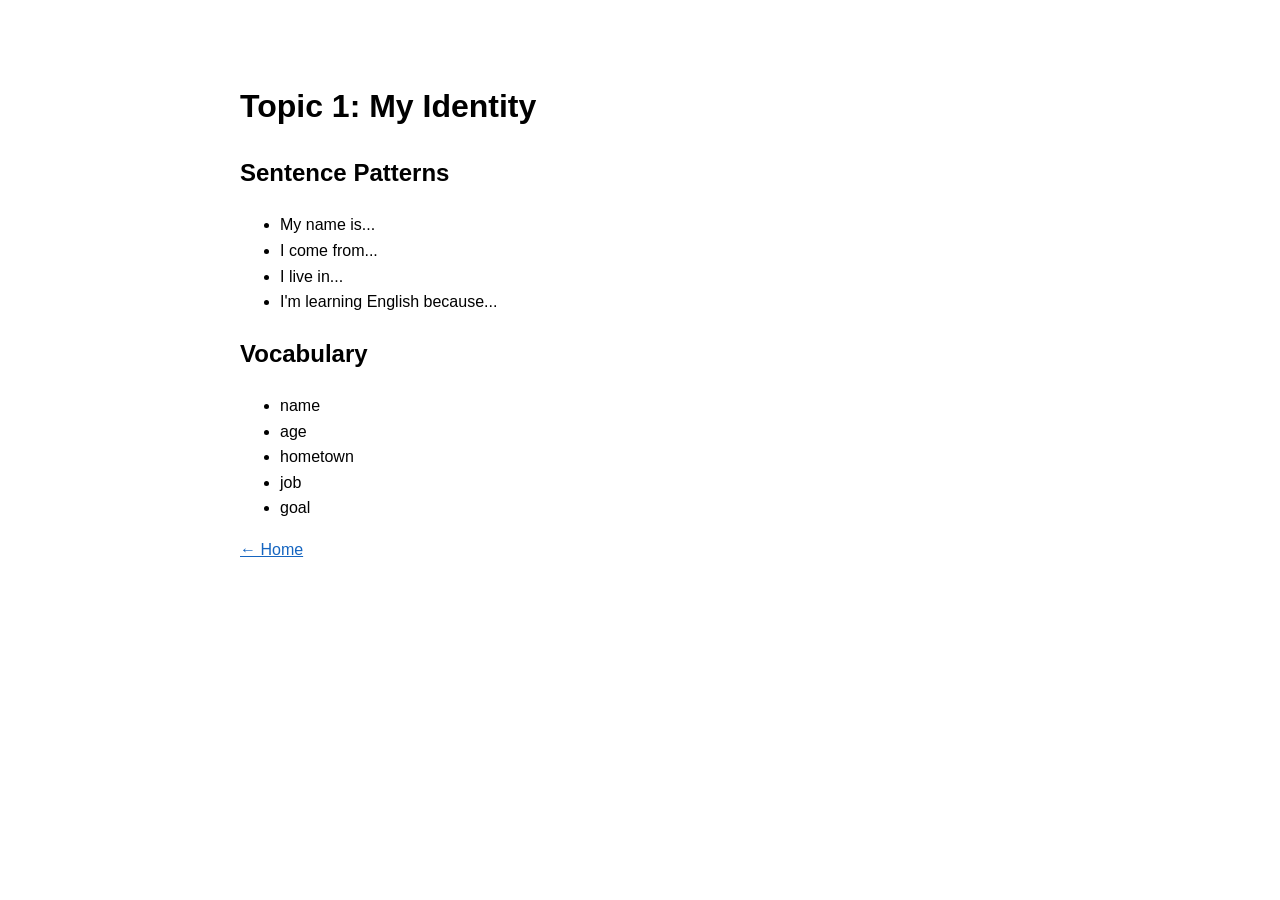
==== topics/topic1.html @ 67975373 "Add files via upload" ====
<!doctype html><html><head><meta charset="utf-8"><link rel="stylesheet" href="../style.css"><title>Topic 1</title></head><body>
<h1>Topic 1: My Identity</h1>
<h2>Sentence Patterns</h2><ul><li>My name is...</li><li>I come from...</li><li>I live in...</li><li>I'm learning English because...</li></ul>
<h2>Vocabulary</h2><ul><li>name</li><li>age</li><li>hometown</li><li>job</li><li>goal</li></ul>
<p><a href="../index.html">← Home</a></p></body></html>
---- style.css ----
body{font-family:Arial,sans-serif;max-width:800px;margin:40px auto;line-height:1.6;padding:20px}a{color:#1565c0}
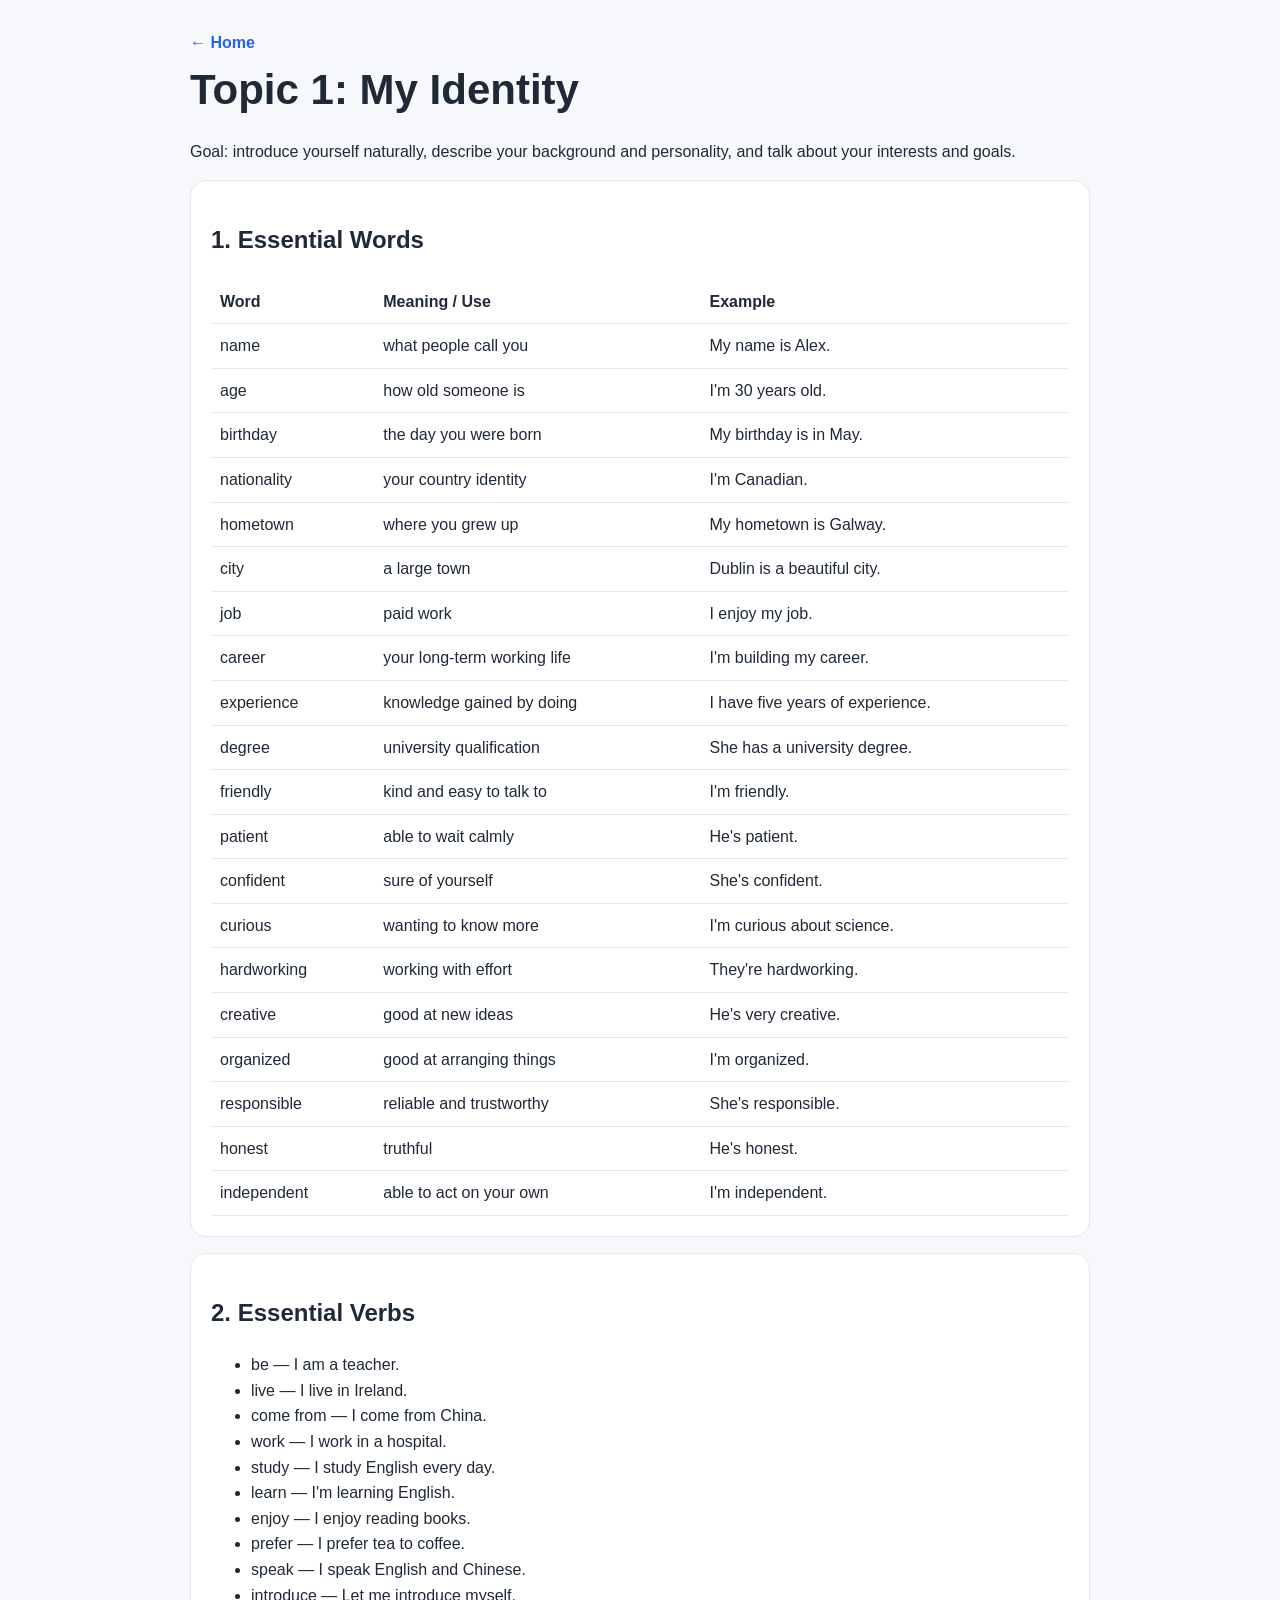
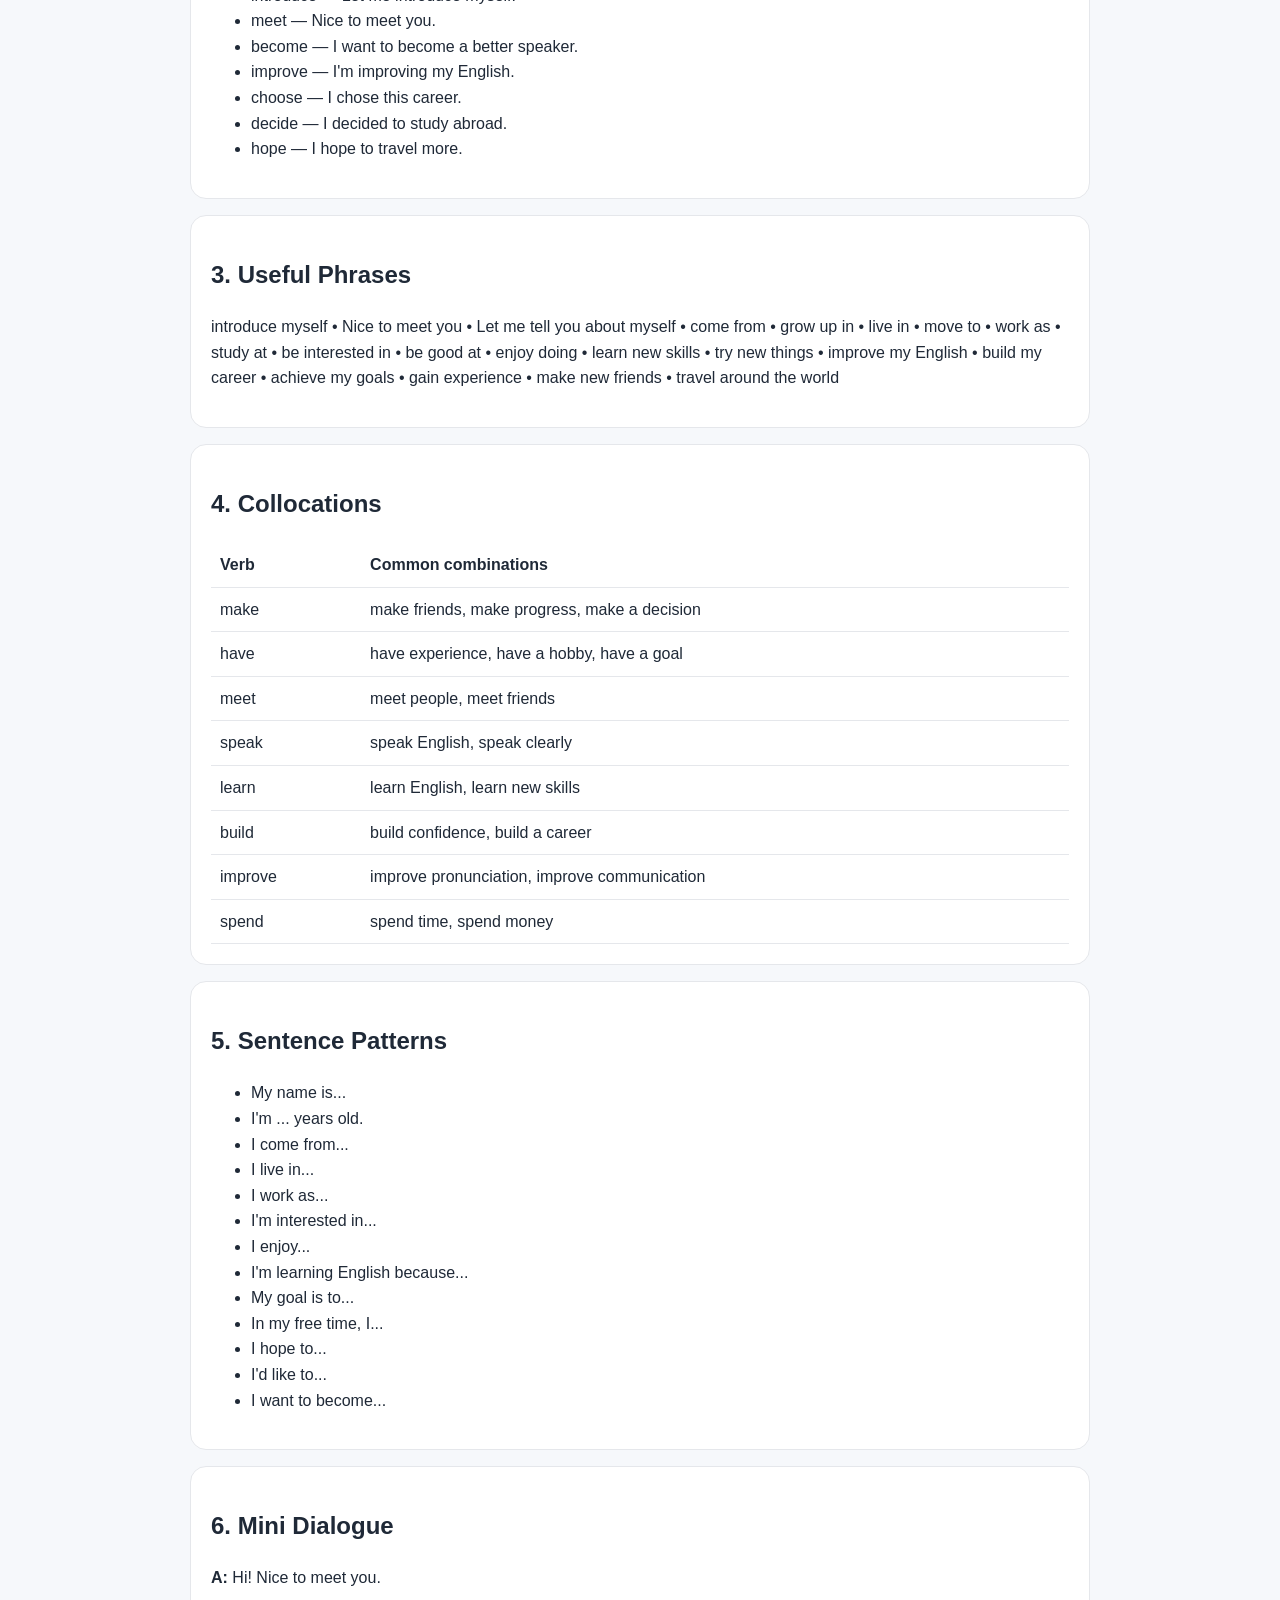
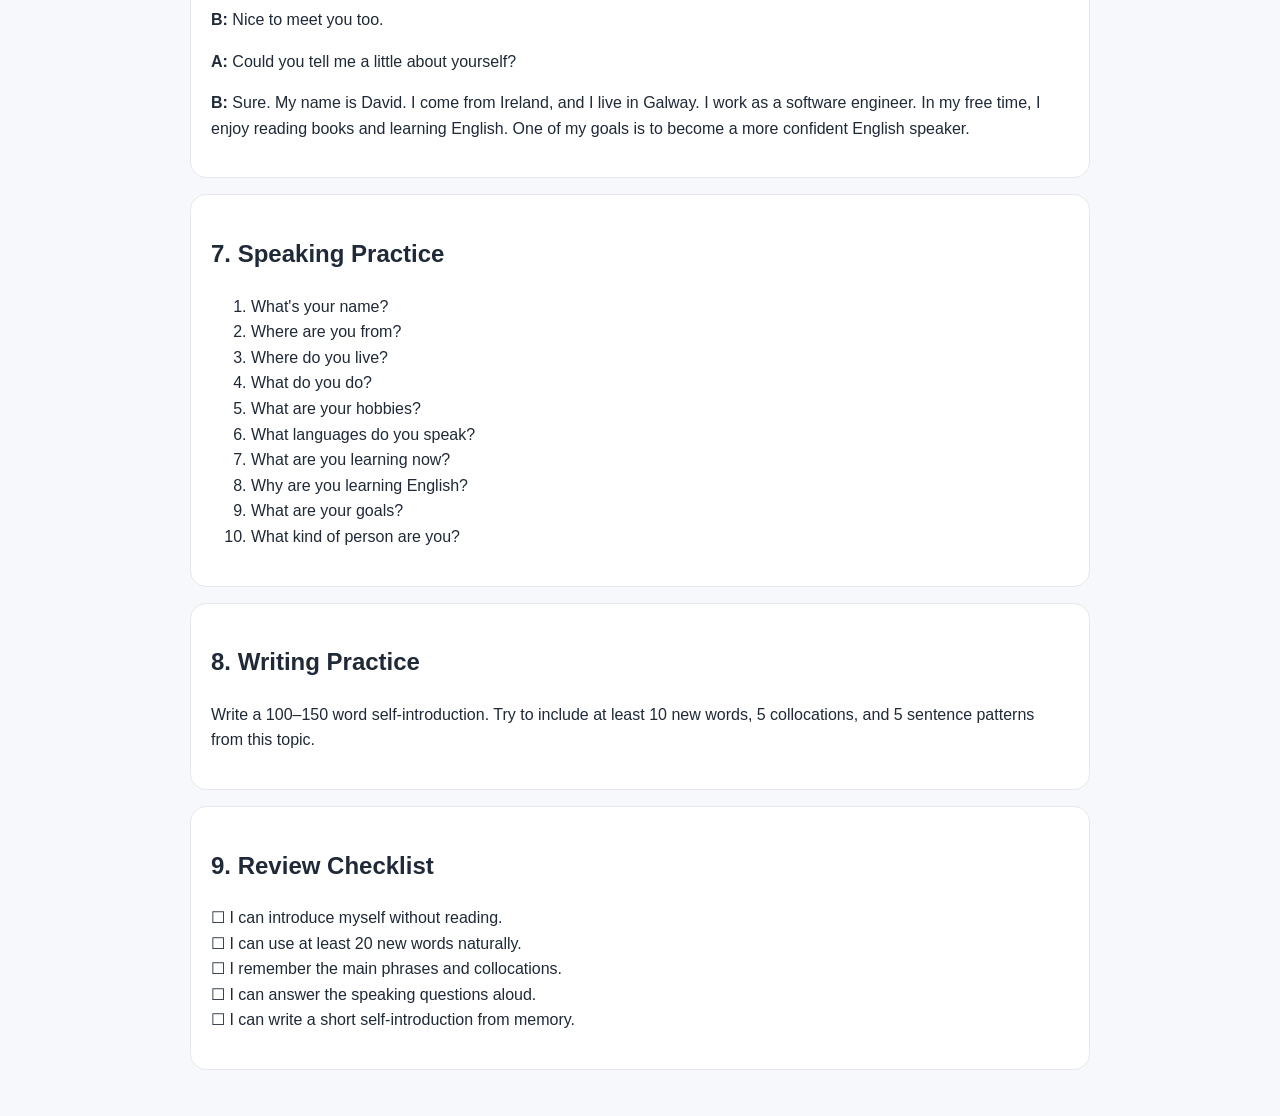
==== commit 22c99479: "Update Topic 1 website" ====
--- a/topics/topic1.html
+++ b/topics/topic1.html
@@ -1,5 +1,21 @@
-<!doctype html><html><head><meta charset="utf-8"><link rel="stylesheet" href="../style.css"><title>Topic 1</title></head><body>
-<h1>Topic 1: My Identity</h1>
-<h2>Sentence Patterns</h2><ul><li>My name is...</li><li>I come from...</li><li>I live in...</li><li>I'm learning English because...</li></ul>
-<h2>Vocabulary</h2><ul><li>name</li><li>age</li><li>hometown</li><li>job</li><li>goal</li></ul>
-<p><a href="../index.html">← Home</a></p></body></html>+<!doctype html><html><head><meta charset="utf-8"><meta name="viewport" content="width=device-width,initial-scale=1"><title>Topic 1 - My Identity</title><link rel="stylesheet" href="../style.css"></head><body><main><a class="back" href="../index.html">← Home</a><h1>Topic 1: My Identity</h1><p>Goal: introduce yourself naturally, describe your background and personality, and talk about your interests and goals.</p>
+
+<div class="section"><h2>1. Essential Words</h2><table><tr><th>Word</th><th>Meaning / Use</th><th>Example</th></tr>
+<tr><td>name</td><td>what people call you</td><td>My name is Alex.</td></tr><tr><td>age</td><td>how old someone is</td><td>I'm 30 years old.</td></tr><tr><td>birthday</td><td>the day you were born</td><td>My birthday is in May.</td></tr><tr><td>nationality</td><td>your country identity</td><td>I'm Canadian.</td></tr><tr><td>hometown</td><td>where you grew up</td><td>My hometown is Galway.</td></tr><tr><td>city</td><td>a large town</td><td>Dublin is a beautiful city.</td></tr><tr><td>job</td><td>paid work</td><td>I enjoy my job.</td></tr><tr><td>career</td><td>your long-term working life</td><td>I'm building my career.</td></tr><tr><td>experience</td><td>knowledge gained by doing</td><td>I have five years of experience.</td></tr><tr><td>degree</td><td>university qualification</td><td>She has a university degree.</td></tr><tr><td>friendly</td><td>kind and easy to talk to</td><td>I'm friendly.</td></tr><tr><td>patient</td><td>able to wait calmly</td><td>He's patient.</td></tr><tr><td>confident</td><td>sure of yourself</td><td>She's confident.</td></tr><tr><td>curious</td><td>wanting to know more</td><td>I'm curious about science.</td></tr><tr><td>hardworking</td><td>working with effort</td><td>They're hardworking.</td></tr><tr><td>creative</td><td>good at new ideas</td><td>He's very creative.</td></tr><tr><td>organized</td><td>good at arranging things</td><td>I'm organized.</td></tr><tr><td>responsible</td><td>reliable and trustworthy</td><td>She's responsible.</td></tr><tr><td>honest</td><td>truthful</td><td>He's honest.</td></tr><tr><td>independent</td><td>able to act on your own</td><td>I'm independent.</td></tr></table></div>
+
+<div class="section"><h2>2. Essential Verbs</h2><ul><li>be — I am a teacher.</li><li>live — I live in Ireland.</li><li>come from — I come from China.</li><li>work — I work in a hospital.</li><li>study — I study English every day.</li><li>learn — I'm learning English.</li><li>enjoy — I enjoy reading books.</li><li>prefer — I prefer tea to coffee.</li><li>speak — I speak English and Chinese.</li><li>introduce — Let me introduce myself.</li><li>meet — Nice to meet you.</li><li>become — I want to become a better speaker.</li><li>improve — I'm improving my English.</li><li>choose — I chose this career.</li><li>decide — I decided to study abroad.</li><li>hope — I hope to travel more.</li></ul></div>
+
+<div class="section"><h2>3. Useful Phrases</h2><p>introduce myself • Nice to meet you • Let me tell you about myself • come from • grow up in • live in • move to • work as • study at • be interested in • be good at • enjoy doing • learn new skills • try new things • improve my English • build my career • achieve my goals • gain experience • make new friends • travel around the world</p></div>
+
+<div class="section"><h2>4. Collocations</h2><table><tr><th>Verb</th><th>Common combinations</th></tr><tr><td>make</td><td>make friends, make progress, make a decision</td></tr><tr><td>have</td><td>have experience, have a hobby, have a goal</td></tr><tr><td>meet</td><td>meet people, meet friends</td></tr><tr><td>speak</td><td>speak English, speak clearly</td></tr><tr><td>learn</td><td>learn English, learn new skills</td></tr><tr><td>build</td><td>build confidence, build a career</td></tr><tr><td>improve</td><td>improve pronunciation, improve communication</td></tr><tr><td>spend</td><td>spend time, spend money</td></tr></table></div>
+
+<div class="section"><h2>5. Sentence Patterns</h2><ul><li>My name is...</li><li>I'm ... years old.</li><li>I come from...</li><li>I live in...</li><li>I work as...</li><li>I'm interested in...</li><li>I enjoy...</li><li>I'm learning English because...</li><li>My goal is to...</li><li>In my free time, I...</li><li>I hope to...</li><li>I'd like to...</li><li>I want to become...</li></ul></div>
+
+<div class="section"><h2>6. Mini Dialogue</h2><p><b>A:</b> Hi! Nice to meet you.</p><p><b>B:</b> Nice to meet you too.</p><p><b>A:</b> Could you tell me a little about yourself?</p><p><b>B:</b> Sure. My name is David. I come from Ireland, and I live in Galway. I work as a software engineer. In my free time, I enjoy reading books and learning English. One of my goals is to become a more confident English speaker.</p></div>
+
+<div class="section"><h2>7. Speaking Practice</h2><ol><li>What's your name?</li><li>Where are you from?</li><li>Where do you live?</li><li>What do you do?</li><li>What are your hobbies?</li><li>What languages do you speak?</li><li>What are you learning now?</li><li>Why are you learning English?</li><li>What are your goals?</li><li>What kind of person are you?</li></ol></div>
+
+<div class="section"><h2>8. Writing Practice</h2><p>Write a 100–150 word self-introduction. Try to include at least 10 new words, 5 collocations, and 5 sentence patterns from this topic.</p></div>
+
+<div class="section"><h2>9. Review Checklist</h2><p>☐ I can introduce myself without reading.<br>☐ I can use at least 20 new words naturally.<br>☐ I remember the main phrases and collocations.<br>☐ I can answer the speaking questions aloud.<br>☐ I can write a short self-introduction from memory.</p></div>
+</main></body></html>
--- a/style.css
+++ b/style.css
@@ -1 +1 @@
-body{font-family:Arial,sans-serif;max-width:800px;margin:40px auto;line-height:1.6;padding:20px}a{color:#1565c0}+body{font-family:Arial,sans-serif;margin:0;background:#f6f8fb;color:#1f2937;line-height:1.6}header,main{max-width:900px;margin:auto;padding:30px 20px}header{padding-top:55px}h1{font-size:42px;margin:0 0 8px}.card,.small{background:white;border:1px solid #e5e7eb;border-radius:16px;padding:22px;margin:18px 0}.btn{display:inline-block;background:#2563eb;color:white;text-decoration:none;padding:10px 16px;border-radius:9px;font-weight:bold}.grid{display:grid;grid-template-columns:repeat(3,1fr);gap:14px}.small span{color:#6b7280;font-size:14px}table{width:100%;border-collapse:collapse}th,td{border-bottom:1px solid #e5e7eb;padding:9px;text-align:left;vertical-align:top}.section{background:white;border:1px solid #e5e7eb;border-radius:16px;padding:20px;margin:16px 0}.back{color:#2563eb;text-decoration:none;font-weight:bold}@media(max-width:700px){.grid{grid-template-columns:1fr}h1{font-size:34px}}
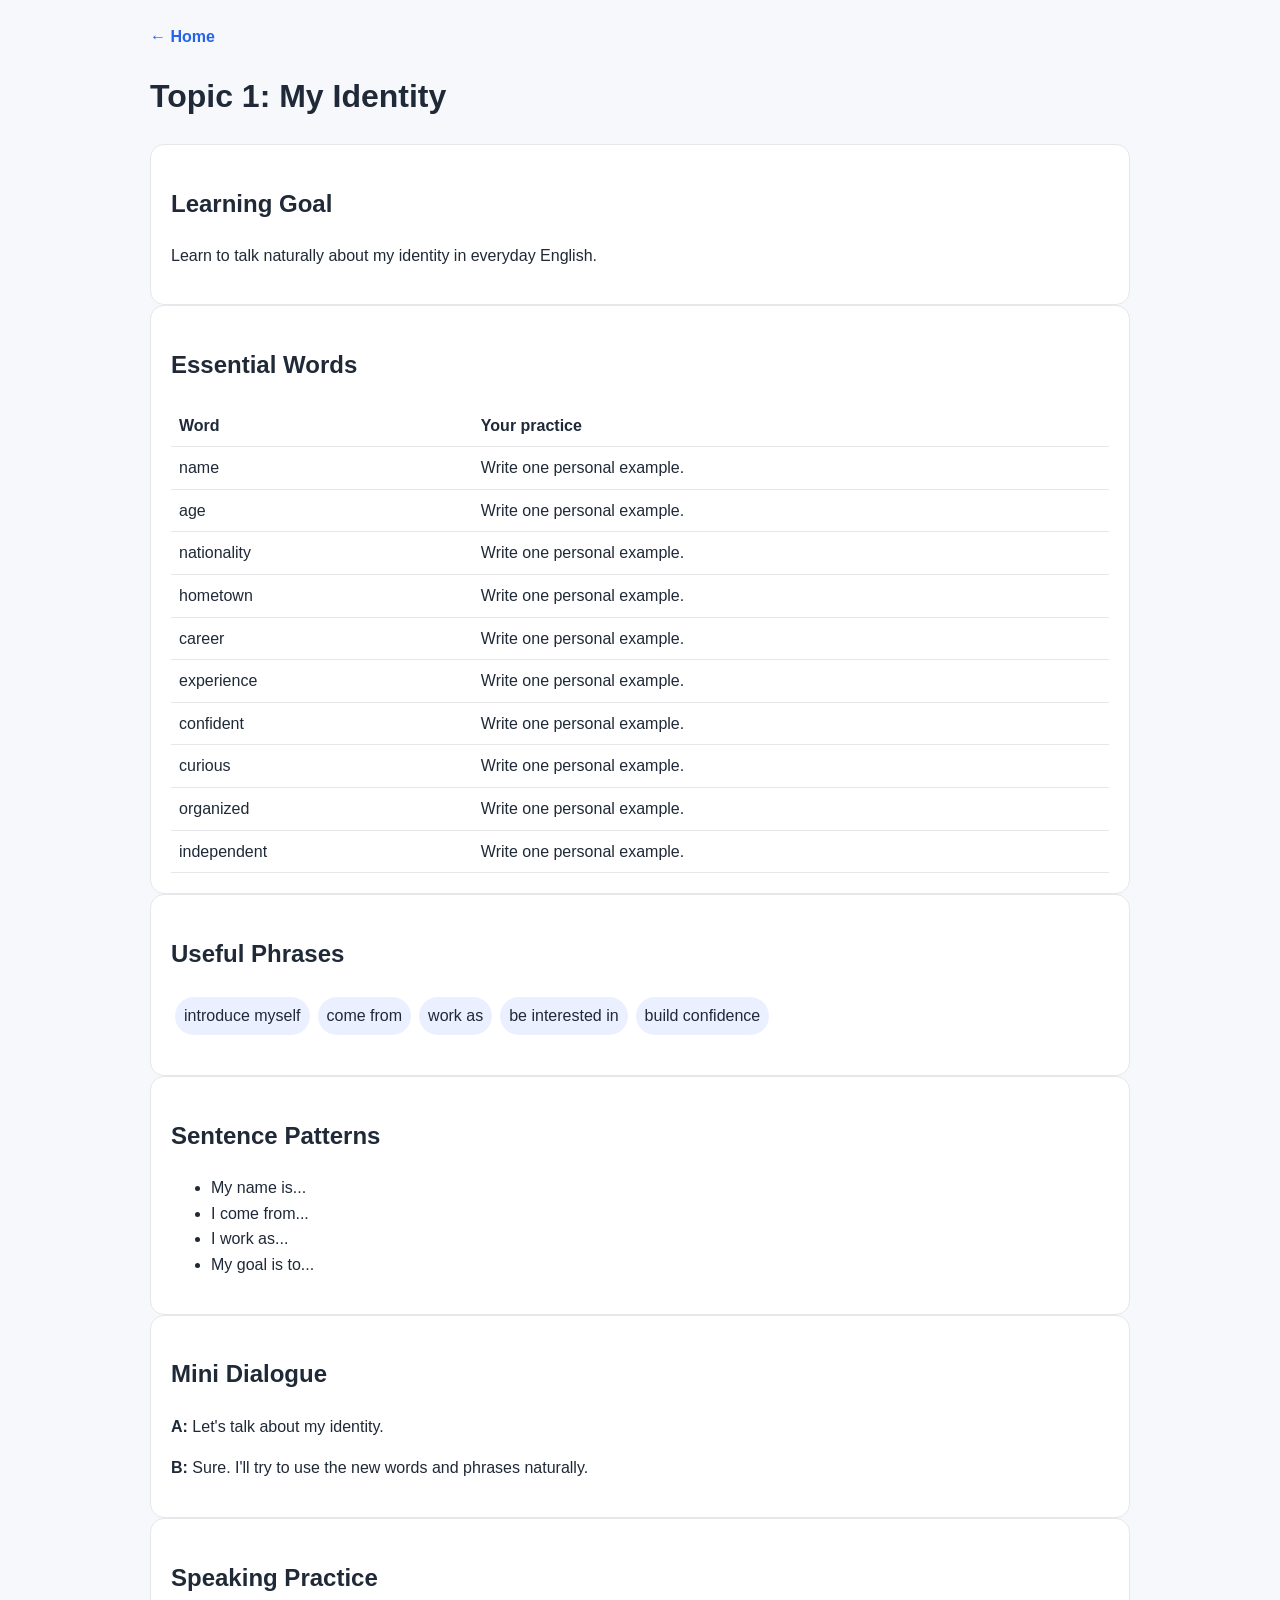
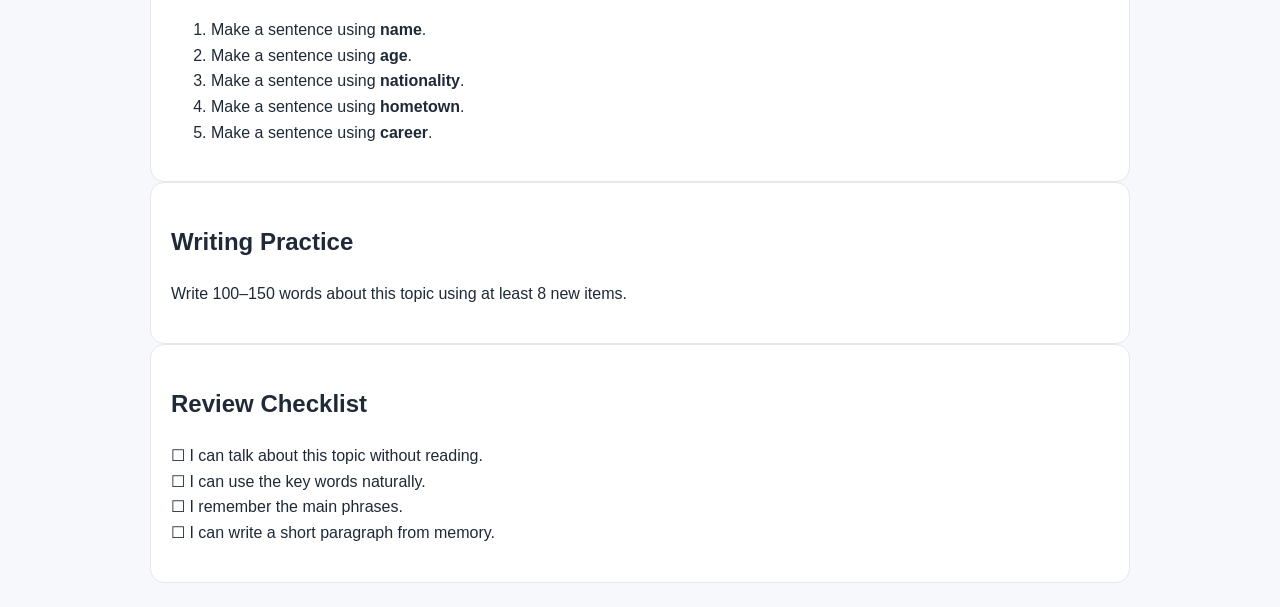
==== commit d533ec1c: "Topic 1-10 ebsite" ====
--- a/topics/topic1.html
+++ b/topics/topic1.html
@@ -1,21 +1,10 @@
-<!doctype html><html><head><meta charset="utf-8"><meta name="viewport" content="width=device-width,initial-scale=1"><title>Topic 1 - My Identity</title><link rel="stylesheet" href="../style.css"></head><body><main><a class="back" href="../index.html">← Home</a><h1>Topic 1: My Identity</h1><p>Goal: introduce yourself naturally, describe your background and personality, and talk about your interests and goals.</p>
-
-<div class="section"><h2>1. Essential Words</h2><table><tr><th>Word</th><th>Meaning / Use</th><th>Example</th></tr>
-<tr><td>name</td><td>what people call you</td><td>My name is Alex.</td></tr><tr><td>age</td><td>how old someone is</td><td>I'm 30 years old.</td></tr><tr><td>birthday</td><td>the day you were born</td><td>My birthday is in May.</td></tr><tr><td>nationality</td><td>your country identity</td><td>I'm Canadian.</td></tr><tr><td>hometown</td><td>where you grew up</td><td>My hometown is Galway.</td></tr><tr><td>city</td><td>a large town</td><td>Dublin is a beautiful city.</td></tr><tr><td>job</td><td>paid work</td><td>I enjoy my job.</td></tr><tr><td>career</td><td>your long-term working life</td><td>I'm building my career.</td></tr><tr><td>experience</td><td>knowledge gained by doing</td><td>I have five years of experience.</td></tr><tr><td>degree</td><td>university qualification</td><td>She has a university degree.</td></tr><tr><td>friendly</td><td>kind and easy to talk to</td><td>I'm friendly.</td></tr><tr><td>patient</td><td>able to wait calmly</td><td>He's patient.</td></tr><tr><td>confident</td><td>sure of yourself</td><td>She's confident.</td></tr><tr><td>curious</td><td>wanting to know more</td><td>I'm curious about science.</td></tr><tr><td>hardworking</td><td>working with effort</td><td>They're hardworking.</td></tr><tr><td>creative</td><td>good at new ideas</td><td>He's very creative.</td></tr><tr><td>organized</td><td>good at arranging things</td><td>I'm organized.</td></tr><tr><td>responsible</td><td>reliable and trustworthy</td><td>She's responsible.</td></tr><tr><td>honest</td><td>truthful</td><td>He's honest.</td></tr><tr><td>independent</td><td>able to act on your own</td><td>I'm independent.</td></tr></table></div>
-
-<div class="section"><h2>2. Essential Verbs</h2><ul><li>be — I am a teacher.</li><li>live — I live in Ireland.</li><li>come from — I come from China.</li><li>work — I work in a hospital.</li><li>study — I study English every day.</li><li>learn — I'm learning English.</li><li>enjoy — I enjoy reading books.</li><li>prefer — I prefer tea to coffee.</li><li>speak — I speak English and Chinese.</li><li>introduce — Let me introduce myself.</li><li>meet — Nice to meet you.</li><li>become — I want to become a better speaker.</li><li>improve — I'm improving my English.</li><li>choose — I chose this career.</li><li>decide — I decided to study abroad.</li><li>hope — I hope to travel more.</li></ul></div>
-
-<div class="section"><h2>3. Useful Phrases</h2><p>introduce myself • Nice to meet you • Let me tell you about myself • come from • grow up in • live in • move to • work as • study at • be interested in • be good at • enjoy doing • learn new skills • try new things • improve my English • build my career • achieve my goals • gain experience • make new friends • travel around the world</p></div>
-
-<div class="section"><h2>4. Collocations</h2><table><tr><th>Verb</th><th>Common combinations</th></tr><tr><td>make</td><td>make friends, make progress, make a decision</td></tr><tr><td>have</td><td>have experience, have a hobby, have a goal</td></tr><tr><td>meet</td><td>meet people, meet friends</td></tr><tr><td>speak</td><td>speak English, speak clearly</td></tr><tr><td>learn</td><td>learn English, learn new skills</td></tr><tr><td>build</td><td>build confidence, build a career</td></tr><tr><td>improve</td><td>improve pronunciation, improve communication</td></tr><tr><td>spend</td><td>spend time, spend money</td></tr></table></div>
-
-<div class="section"><h2>5. Sentence Patterns</h2><ul><li>My name is...</li><li>I'm ... years old.</li><li>I come from...</li><li>I live in...</li><li>I work as...</li><li>I'm interested in...</li><li>I enjoy...</li><li>I'm learning English because...</li><li>My goal is to...</li><li>In my free time, I...</li><li>I hope to...</li><li>I'd like to...</li><li>I want to become...</li></ul></div>
-
-<div class="section"><h2>6. Mini Dialogue</h2><p><b>A:</b> Hi! Nice to meet you.</p><p><b>B:</b> Nice to meet you too.</p><p><b>A:</b> Could you tell me a little about yourself?</p><p><b>B:</b> Sure. My name is David. I come from Ireland, and I live in Galway. I work as a software engineer. In my free time, I enjoy reading books and learning English. One of my goals is to become a more confident English speaker.</p></div>
-
-<div class="section"><h2>7. Speaking Practice</h2><ol><li>What's your name?</li><li>Where are you from?</li><li>Where do you live?</li><li>What do you do?</li><li>What are your hobbies?</li><li>What languages do you speak?</li><li>What are you learning now?</li><li>Why are you learning English?</li><li>What are your goals?</li><li>What kind of person are you?</li></ol></div>
-
-<div class="section"><h2>8. Writing Practice</h2><p>Write a 100–150 word self-introduction. Try to include at least 10 new words, 5 collocations, and 5 sentence patterns from this topic.</p></div>
-
-<div class="section"><h2>9. Review Checklist</h2><p>☐ I can introduce myself without reading.<br>☐ I can use at least 20 new words naturally.<br>☐ I remember the main phrases and collocations.<br>☐ I can answer the speaking questions aloud.<br>☐ I can write a short self-introduction from memory.</p></div>
+<!doctype html><html><head><meta charset="utf-8"><meta name="viewport" content="width=device-width,initial-scale=1"><title>Topic 1</title><link rel="stylesheet" href="../style.css"></head><body><main class="wrap"><a class="back" href="../index.html">← Home</a><h1>Topic 1: My Identity</h1>
+<div class="section"><h2>Learning Goal</h2><p>Learn to talk naturally about my identity in everyday English.</p></div>
+<div class="section"><h2>Essential Words</h2><table><tr><th>Word</th><th>Your practice</th></tr><tr><td>name</td><td>Write one personal example.</td></tr><tr><td>age</td><td>Write one personal example.</td></tr><tr><td>nationality</td><td>Write one personal example.</td></tr><tr><td>hometown</td><td>Write one personal example.</td></tr><tr><td>career</td><td>Write one personal example.</td></tr><tr><td>experience</td><td>Write one personal example.</td></tr><tr><td>confident</td><td>Write one personal example.</td></tr><tr><td>curious</td><td>Write one personal example.</td></tr><tr><td>organized</td><td>Write one personal example.</td></tr><tr><td>independent</td><td>Write one personal example.</td></tr></table></div>
+<div class="section"><h2>Useful Phrases</h2><p><span class="pill">introduce myself</span><span class="pill">come from</span><span class="pill">work as</span><span class="pill">be interested in</span><span class="pill">build confidence</span></p></div>
+<div class="section"><h2>Sentence Patterns</h2><ul><li>My name is...</li><li>I come from...</li><li>I work as...</li><li>My goal is to...</li></ul></div>
+<div class="section"><h2>Mini Dialogue</h2><p><b>A:</b> Let's talk about my identity.</p><p><b>B:</b> Sure. I'll try to use the new words and phrases naturally.</p></div>
+<div class="section"><h2>Speaking Practice</h2><ol><li>Make a sentence using <b>name</b>.</li><li>Make a sentence using <b>age</b>.</li><li>Make a sentence using <b>nationality</b>.</li><li>Make a sentence using <b>hometown</b>.</li><li>Make a sentence using <b>career</b>.</li></ol></div>
+<div class="section"><h2>Writing Practice</h2><p>Write 100–150 words about this topic using at least 8 new items.</p></div>
+<div class="section"><h2>Review Checklist</h2><p>☐ I can talk about this topic without reading.<br>☐ I can use the key words naturally.<br>☐ I remember the main phrases.<br>☐ I can write a short paragraph from memory.</p></div>
 </main></body></html>
--- a/style.css
+++ b/style.css
@@ -1 +1 @@
-body{font-family:Arial,sans-serif;margin:0;background:#f6f8fb;color:#1f2937;line-height:1.6}header,main{max-width:900px;margin:auto;padding:30px 20px}header{padding-top:55px}h1{font-size:42px;margin:0 0 8px}.card,.small{background:white;border:1px solid #e5e7eb;border-radius:16px;padding:22px;margin:18px 0}.btn{display:inline-block;background:#2563eb;color:white;text-decoration:none;padding:10px 16px;border-radius:9px;font-weight:bold}.grid{display:grid;grid-template-columns:repeat(3,1fr);gap:14px}.small span{color:#6b7280;font-size:14px}table{width:100%;border-collapse:collapse}th,td{border-bottom:1px solid #e5e7eb;padding:9px;text-align:left;vertical-align:top}.section{background:white;border:1px solid #e5e7eb;border-radius:16px;padding:20px;margin:16px 0}.back{color:#2563eb;text-decoration:none;font-weight:bold}@media(max-width:700px){.grid{grid-template-columns:1fr}h1{font-size:34px}}+body{font-family:Arial,sans-serif;margin:0;background:#f6f8fb;color:#1f2937;line-height:1.6}.wrap{max-width:980px;margin:auto;padding:24px}.hero{background:#eef4ff;padding:40px 0}.grid{display:grid;grid-template-columns:repeat(2,1fr);gap:16px}.card,.section{background:#fff;border:1px solid #e5e7eb;border-radius:14px;padding:20px}.card{text-decoration:none;color:inherit}.btn,.back{color:#2563eb;font-weight:700;text-decoration:none}.pill{display:inline-block;background:#eaf0ff;padding:6px 9px;border-radius:999px;margin:4px}table{width:100%;border-collapse:collapse}th,td{border-bottom:1px solid #e5e7eb;padding:8px;text-align:left}@media(max-width:700px){.grid{grid-template-columns:1fr}}
